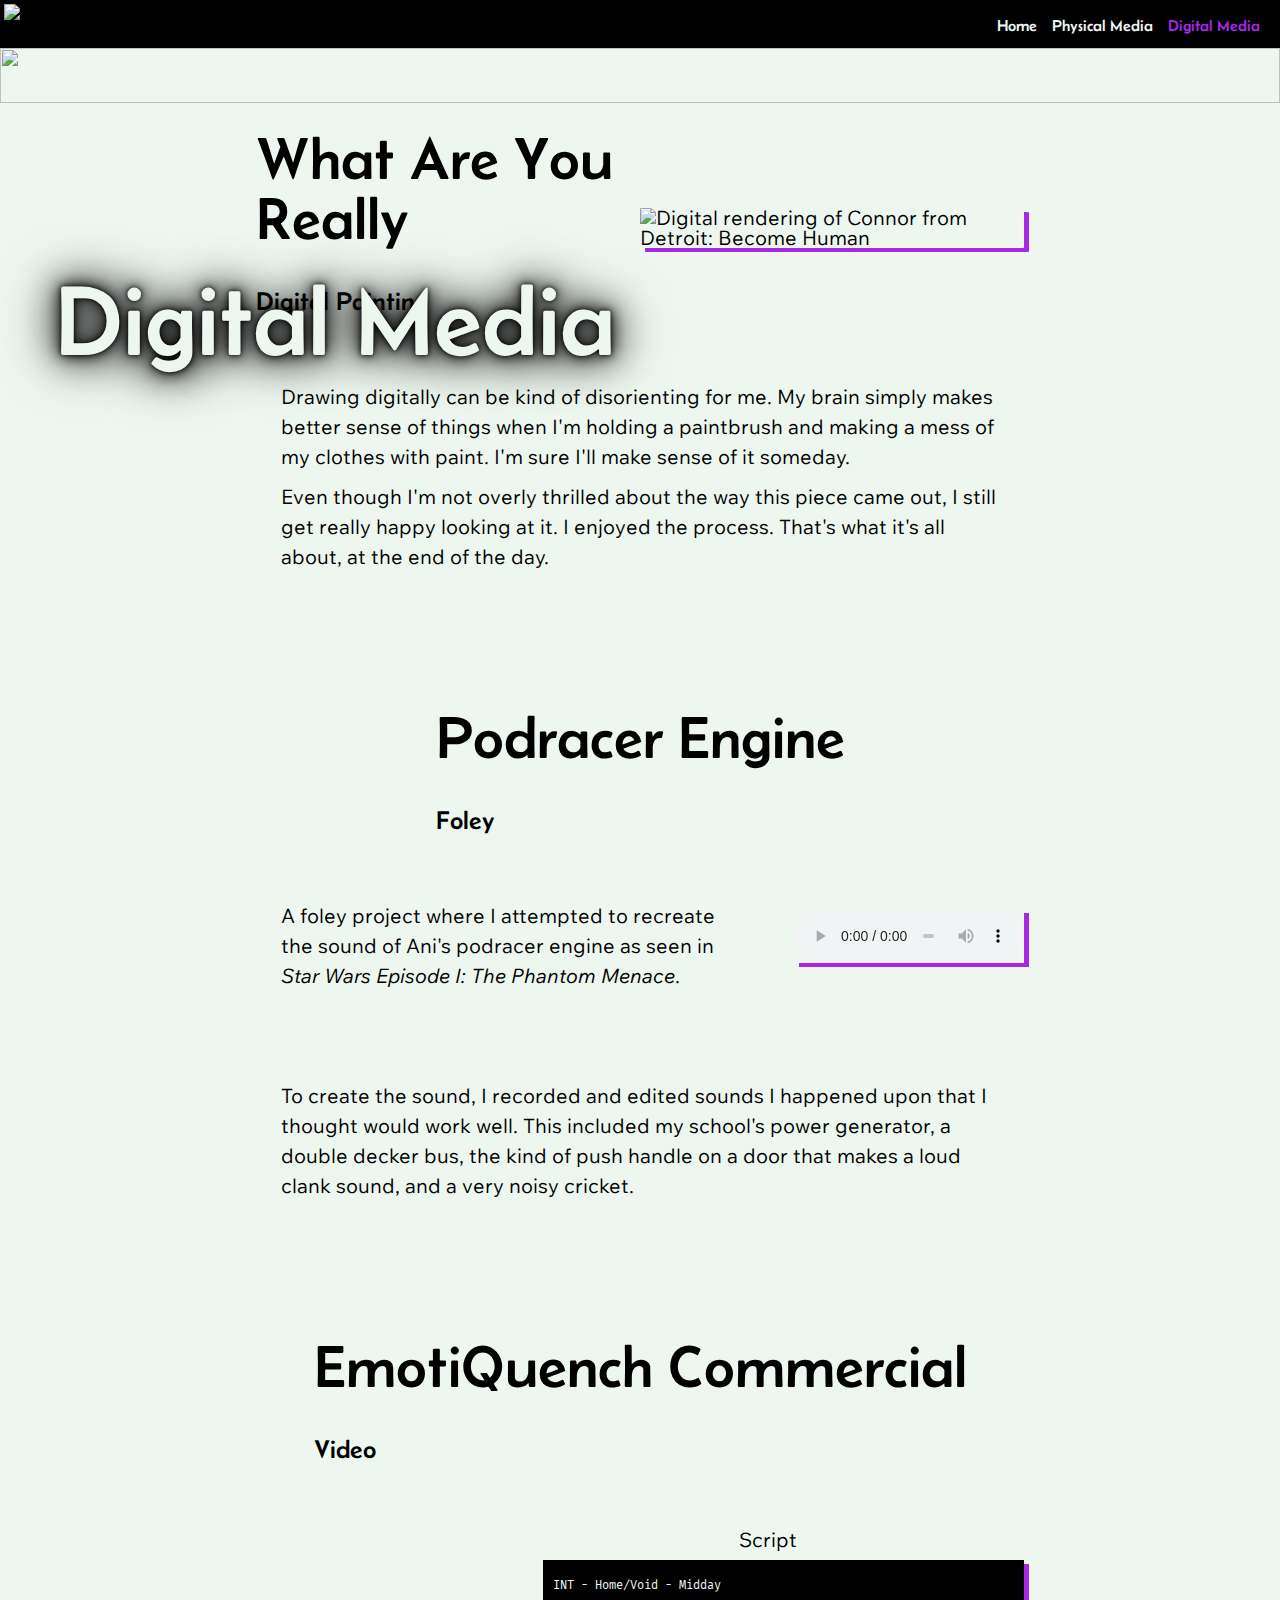
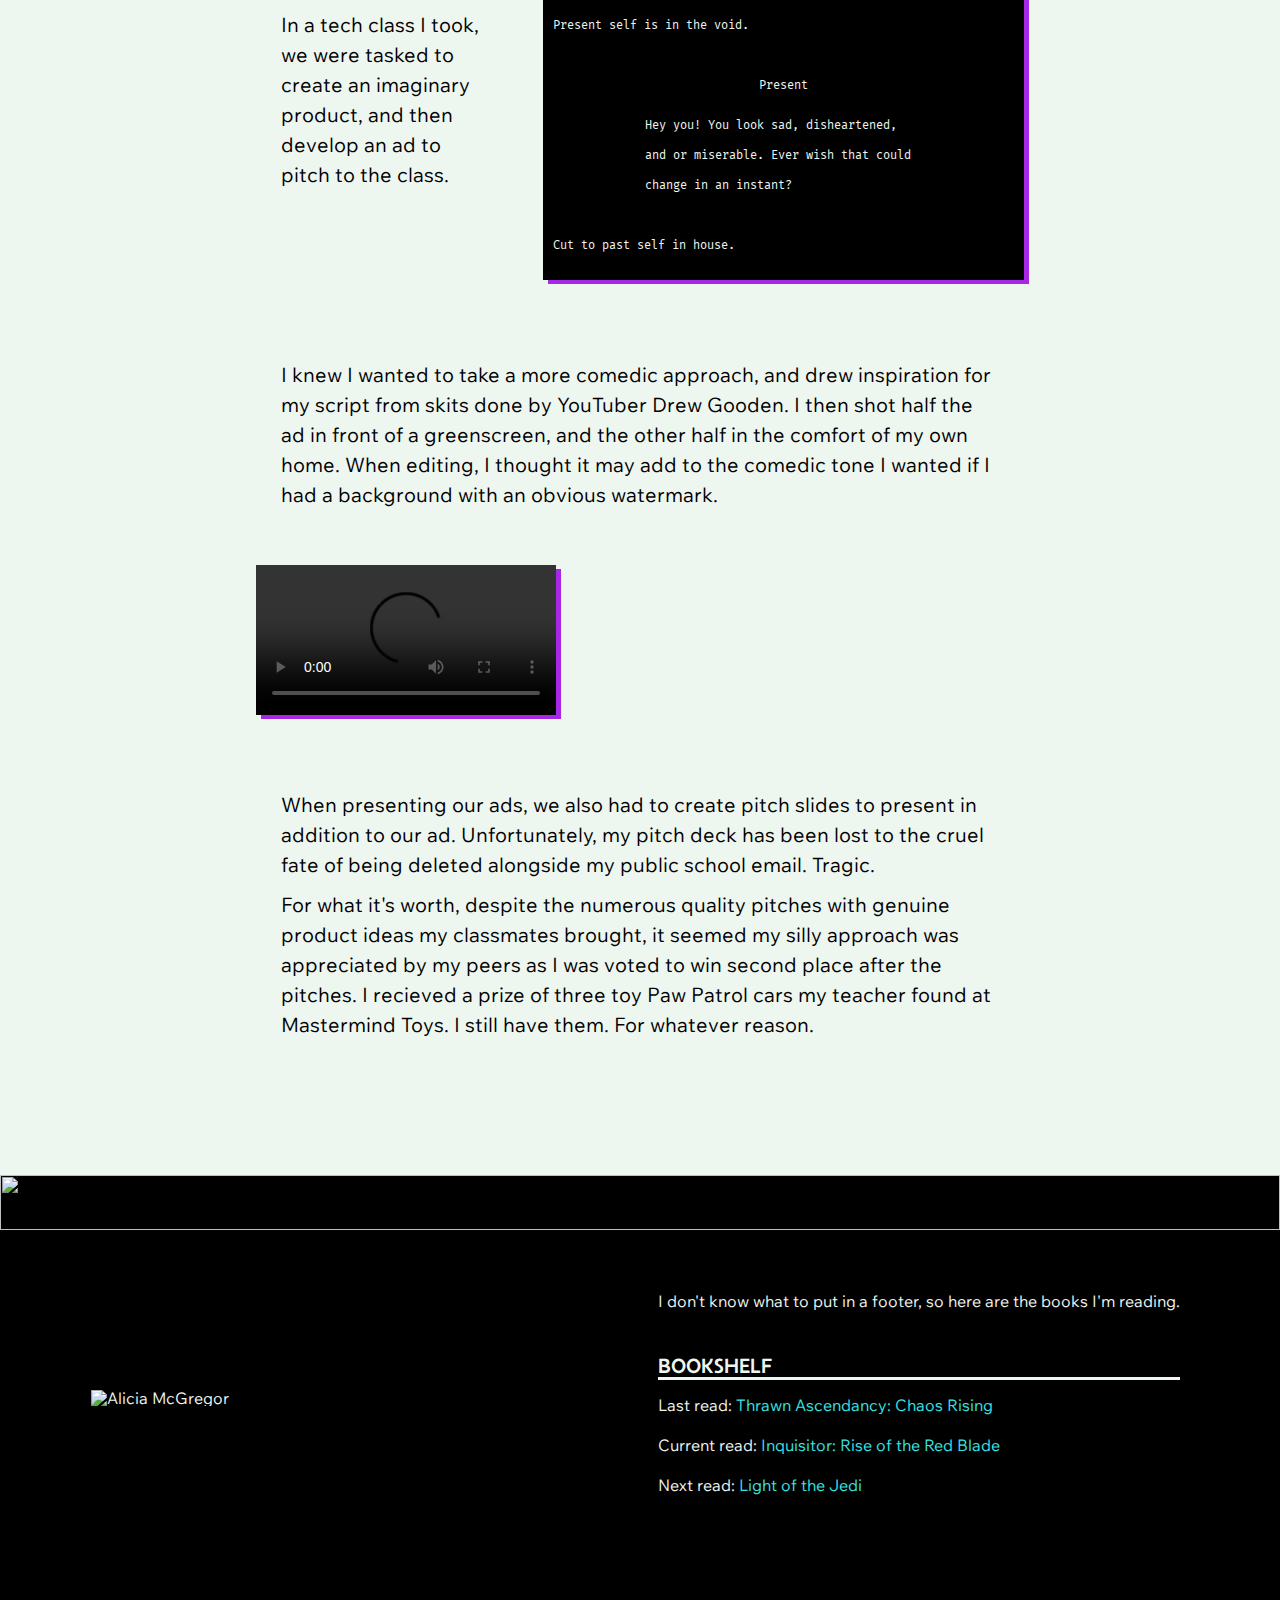
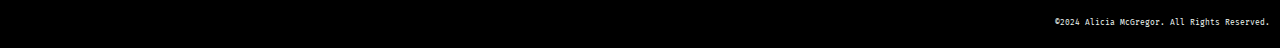
==== digital-media.html @ 104adfd3 "Add files via upload" ====
<!DOCTYPE html>

<html lang="en">

<head>
    <meta charset="UTF-8">
    <meta name="viewport" content="width=device-width, initial-scale=1.0">
    <title>Alicia McGregor | Digital Media</title>
    <link rel="icon" type="image/x-icon" href="media/images/site-icon-c.png">

    <link rel="stylesheet" href="styles/reset.css">
    <link rel="stylesheet" href="styles/styles.css">

    <link rel="preconnect" href="https://fonts.googleapis.com">
    <link rel="preconnect" href="https://fonts.gstatic.com" crossorigin>
    <link
        href="https://fonts.googleapis.com/css2?family=Belanosima:wght@400;600;700&family=Fira+Mono:wght@400;500;700&family=Wix+Madefor+Text:ital,wght@0,400..800;1,400..800&display=swap"
        rel="stylesheet">
</head>

<body>

    <header>
        <div class="nav-controls">
            <img class="site-icon" src="media/images/site-icon-a.png" alt="Alicia McGregor">
            <nav>
                <a class="nav-button" href="index.html">Home</a>
                <a class="nav-button" href="physical-media.html">Physical Media</a>
                <a class="current-page nav-button" href="">Digital Media</a>
            </nav>
        </div>
        <img class="border nav-border" src="media/images/border-dark.png">
    </header>

    <main>

        <div class="banner">
            <img class="header-img" src="media/images/digital-media-banner.jpg"
                alt="Blurred image of audio editing software">
            <h1>Digital Media</h1>
        </div>

        <div class="banner-border">
            <img class="border flip" src="media/images/border-light.png">
        </div>


        <div class="content">
            <div class="dm-piece connor">
                <div class="piece-desc">
                    <h2>What Are You Really</h2>
                    <h3>Digital Painting</h3>
                </div>
                <img class="piece-img vertical" src="media/images/connor-painting.jpg"
                    alt="Digital rendering of Connor from Detroit: Become Human">
                <div class="piece-text">
                    <p>
                        Drawing digitally can be kind of disorienting for me. My brain simply makes better sense of
                        things
                        when
                        I'm holding a paintbrush and making a mess of my clothes with paint. I'm sure I'll make sense of
                        it
                        someday.
                    </p>
                    <p>
                        Even though I'm not overly thrilled about the way this piece came out, I still get really happy
                        looking
                        at it. I enjoyed the process. That's what it's all about, at the end of the day.
                    </p>
                </div>
            </div>

            <div class="dm-piece podracer">
                <div class="piece-desc">
                    <h2>Podracer Engine</h2>
                    <h3>Foley</h3>
                </div>
                <p class="piece-text">A foley project where I attempted to recreate the sound of Ani's podracer engine
                    as
                    seen in <i>Star
                        Wars Episode I: The Phantom Menace</i>.</p>
                <audio class="dm-audio" controls>
                    <source src="media/podracer-audio.mp3" type="audio/mpeg">
                </audio>
                <p class="piece-text2">To create the sound, I recorded and edited sounds I happened upon that I thought
                    would work well.
                    This included my school's power generator, a double decker bus, the kind of push handle on a door
                    that makes a loud clank sound, and a very noisy cricket.</p>
            </div>

            <div class="dm-piece emotiquench">
                <div class="piece-desc">
                    <h2>EmotiQuench Commercial</h2>
                    <h3>Video</h3>
                </div>
                <p class="piece-text align-center">In a tech class I took, we were tasked to create an imaginary
                    product, and then
                    develop an ad to
                    pitch to the class.</p>
                <div class="script">
                    <p class="centered script-header">Script</p>
                    <div class="script-box">
                        <p>
                            INT - Home/Void - Midday
                        </p>
                        <p>
                            Present self is in the void.
                        </p>
                        <p class="centered">
                            Present
                        </p>
                        <p class="script-dialogue">
                            Hey you! You look sad, disheartened, and or miserable. Ever wish that could change in an
                            instant?
                        </p>
                        <p>
                            Cut to past self in house.
                        </p>
                        <p class="centered">
                            Past
                        </p>
                        <p class="script-dialogue">
                            Yeah.
                        </p>
                        <p>
                            Present self whips out bottle with liquid inside.
                        </p>
                        <p class="centered">
                            Present
                        </p>
                        <p class="script-dialogue">
                            Well, now you- wait a minute. What are you doing in this ad?
                        </p>
                        <p class="centered">
                            Past
                        </p>
                        <p class="script-dialogue">
                            You mean what am I doing in this ad?
                        </p>
                        <p class="centered">
                            Present
                        </p>
                        <p class="script-dialogue">
                            Yes, that’s. What I said.
                        </p>
                        <p class="centered">
                            Past
                        </p>
                        <p class="script-dialogue">
                            Why don’t you tell me? This is your ad. Or. Our ad.
                        </p>
                        <p class="centered">
                            Present
                        </p>
                        <p class="script-dialogue">
                            Oh, yeah, that’s… weird.
                        </p>
                        <p class="centered">
                            Past
                        </p>
                        <p class="script-dialogue">
                            I’m curious to know what this ad even is. Care to explain, other me?
                        </p>
                        <p>
                            Past self notices the bottle Present self is holding.
                        </p>
                        <p class="centered">
                            Past
                        </p>
                        <p class="script-dialogue">
                            Hey, what’s that?
                        </p>
                        <p class="centered">
                            Present
                        </p>
                        <p class="script-dialogue">
                            It’s the product I’m advertising.
                        </p>
                        <p class="centered">
                            Past
                        </p>
                        <p class="script-dialogue">
                            Oh, ok. Continue then.
                        </p>
                        <p class="centered">
                            Present
                        </p>
                        <p class="script-dialogue">
                            Thanks. *brief pause* Well, now you can, with EmotiQuench! With an assortment of flavours
                            available, you can make any of your insecurities disappear.
                        </p>
                        <p class="centered">
                            Past
                        </p>
                        <p class="script-dialogue">
                            How does it work?
                        </p>
                        <p class="centered">
                            Present
                        </p>
                        <p class="script-dialogue">
                            Simple. Our scientists have discovered a way to create artificial emotions that last up to
                            twelve hours. All you need to do is drink and enjoy.
                        </p>
                        <p class="centered">
                            Past
                        </p>
                        <p class="script-dialogue">
                            Do you have a cherry flavour?
                        </p>
                        <p class="centered">
                            Present
                        </p>
                        <p class="script-dialogue">
                            You don’t even like cherry.
                        </p>
                        <p class="centered">
                            Past
                        </p>
                        <p class="script-dialogue">
                            I know.
                        </p>
                        <p class="centered">
                            Present
                        </p>
                        <p class="script-dialogue">
                            Uh, we do actually. Cherry Cheer, Lemonade Luck, Cola Confidence, and Pineapple Productivity
                            are
                            our flavours-
                        </p>
                        <p class="centered">
                            Past
                        </p>
                        <p class="script-dialogue">
                            Three of those aren’t even emotions.
                        </p>
                        <p class="centered">
                            Present
                        </p>
                        <p class="script-dialogue">
                            Oh, I guess so. We use the term emotion a little loosely. They still work, though.
                        </p>
                        <p class="centered">
                            Past
                        </p>
                        <p class="script-dialogue">
                            I would be more specific if I were you.
                        </p>
                        <p class="centered">
                            Present
                        </p>
                        <p class="script-dialogue">
                            You are me, and you weren’t.
                        </p>
                        <p>
                            Past and Present laugh for a moment.
                        </p>
                        <p class="centered">
                            Past
                        </p>
                        <p class="script-dialogue">
                            I guess you’re right. So you’re telling me that if I need to work on a group project with a
                            bunch of strangers, all I need is a little Cola Confidence and I won’t be painfully awkward?
                        </p>
                        <p>
                            Present nods.
                        </p>
                        <p class="centered">
                            Past
                        </p>
                        <p class="script-dialogue">
                            Wow. I can’t wait to invent that so I can have some.
                        </p>
                        <p class="centered">
                            Present
                        </p>
                        <p class="script-dialogue">
                            I woke up one morning only to remember I had an essay I hadn’t even started due in an hour.
                            All
                            I needed was a little Pineapple Productivity, and I got an easy 95.
                        </p>
                        <p class="centered">
                            Past
                        </p>
                        <p class="script-dialogue">
                            Hey, what’s that?
                        </p>
                        <p class="centered">
                            Present
                        </p>
                        <p class="script-dialogue">
                            This is our newest flavour, Dragonfruit Depression-
                        </p>
                        <p class="centered">
                            Past
                        </p>
                        <p class="script-dialogue">
                            No, behind you!
                        </p>
                        <p>
                            An anomaly starts whisking Present away.
                        </p>
                        <p class="centered">
                            Present
                        </p>
                        <p class="script-dialogue">
                            Woah! Remember to buy EmotiQuench for a worthwhile lifeeeee~
                        </p>
                        <p>
                            Past is silent for a moment, shocked.
                        </p>
                        <p class="centered">
                            Past
                        </p>
                        <p class="script-dialogue">
                            I hate that guy.
                        </p>
                        <p CLASS="centered">
                            END OF SCENE (OSCARS FOR EVERYONE)
                        </p>
                    </div>
                </div>
                <p class="piece-text2">I knew I wanted to take a more comedic approach, and drew inspiration for my
                    script
                    from skits done
                    by YouTuber Drew Gooden. I then shot half the ad in front of a greenscreen, and the other half in
                    the comfort of my own home. When editing, I thought it may add to the comedic tone I wanted if I had
                    a background with an obvious watermark.</p>
                <video class="dm-video" controls>
                    <source src="media/emotiquench-commercial.mp4" type="video/mp4">
                </video>
                <div class="piece-text3">
                    <p>When presenting our ads, we also had to create pitch slides to present in addition to our ad.
                        Unfortunately, my pitch deck has been lost to the cruel fate of being deleted alongside my
                        public
                        school email. Tragic.</p>
                    <p>For what it's worth, despite the numerous quality pitches with genuine product ideas my
                        classmates
                        brought, it seemed my silly approach was appreciated by my peers as I was voted to win second
                        place
                        after the pitches. I recieved a prize of three toy Paw Patrol cars my teacher found at
                        Mastermind
                        Toys. I still have them. For whatever reason.</p>
                </div>

            </div>
        </div>

        <!-- <img class="piece-img" src=""> -->

        <!-- <video class="dm-video" controls>
                <source src="" type="">
            </video> -->

        <!-- <audio class="dm-audio" controls>
                <source src="" type="">
            </audio> -->

            <button class="to-top-btn" id="to-top">
                Top
            </button>
            
    </main>

    <footer>
        <img class="border" src="media/images/border-light.png">

        <div class="footer-content">
            <img class="footer-icon" src="media/images/site-icon-c.png" alt="Alicia McGregor">

            <div class="footer-links">
                <p>I don't know what to put in a footer, so here are the books I'm reading.</p>
                <h3>BOOKSHELF</h3>
                <p>Last read: <a target="_blank" href="https://www.goodreads.com/book/show/53112442-chaos-rising">Thrawn
                        Ascendancy:
                        Chaos Rising</a></p>
                <p>Current read: <a target="_blank"
                        href="https://www.goodreads.com/book/show/62802781-inquisitor">Inquisitor: Rise of
                        the Red Blade</a></p>
                <p>Next read: <a target="_blank"
                        href="https://www.goodreads.com/book/show/51637946-light-of-the-jedi">Light of the
                        Jedi</a></p>
            </div>

            <p class="copyright">©2024 Alicia McGregor. All Rights Reserved.</p>
        </div>
    </footer>

    <script src="script/script.js"></script>

</body>

</html>
---- styles/styles.css ----
body {
    --light: rgb(238, 246, 240);
    --dark: rgb(0, 0, 0);
    --accent1: rgb(166, 40, 229);
    --accent2: rgb(53, 229, 229);

    font-family: 'Wix Madefor Text', sans-serif;
    background-color: var(--light);
    color: var(--dark);
    font-size: 20px;

    display: grid;
    grid-template-rows: auto auto auto;
    grid-template-columns: auto;
    grid-template-areas:
        "header"
        "main"
        "footer";
}

p {
    font-size: 1em;
    line-height: 30px;
    margin-bottom: 10px;
}

h1 {
    font-family: "Belanosima", sans-serif;
    color: var(--light);
    font-size: 5em;
    position: absolute;
    top: 30%;
    left: 55px;
    text-shadow: 0px 0px 55px black, 0px 0px 35px black, 0px 0px 15px black, 0px 0px 5px var(--dark);
}

h2 {
    font-family: "Belanosima", sans-serif;
    font-size: 3em;
    margin-bottom: 16px;
}

h3 {
    font-family: "Belanosima", sans-serif;
    font-size: 1.3em;
    margin-top: 40px;
    margin-bottom: 10px;
    border-bottom: 3px solid var(--light);
}

header {
    grid-area: header;
    position: fixed;

    z-index: 1;

    display: grid;
    grid-template-areas:
        "controls"
        "nav-border";
}

main {
    grid-area: main;
}

footer {
    grid-area: footer;
    padding-bottom: 100px;

    background-color: var(--dark);
    color: var(--light);
}

img {
    max-width: 100%;
}

a {
    text-decoration: none;
    color: var(--accent2);
}

a:visited {
    color: var(--accent1);
}

a:hover {
    font-weight: bolder;
}

nav {
    grid-area: nav;
    justify-self: right;
    align-self: center;
    margin-right: 15px;
}

nav a {
    color: var(--light);
    font-family: "Belanosima", sans-serif;
}

nav a:visited {
    color: var(--light);
}

nav a:hover {
    text-shadow: 0px 0px 7px var(--light);
    font-weight: normal;
}

nav a:active {
    color: var(--accent2);
    text-shadow: 0px 0px 7px var(--accent2);
}

i {
    font-style: italic;
}

video, audio {
    margin: 20px 0 20px;
    box-shadow: 5px 4px var(--accent1);
}

.current-page {
    color: var(--accent1);
}

.current-page:visited {
    color: var(--accent1);
}

.current-page:hover {
    text-shadow: none;
    text-shadow: 0px 0px 7px var(--accent1);
}

.nav-controls {
    grid-area: controls;

    z-index: 1;
    background-color: var(--dark);

    display: grid;
    grid-template-columns: 150px auto;
    grid-template-areas:
        "site-icon nav";
}

.site-icon {
    grid-area: site-icon;
    padding: 4px;
}

.nav-button {
    display: inline-block;
    margin-left: 5px;
    margin-right: 5px;
    font-size: 0.8em;
}

.border {
    background-color: transparent;
    height: 55px;
    width: 100vw;
}

.flip {
    transform: rotate(180deg);
}

.nav-border {
    grid-area: nav-border;
}

.banner-border {
    position: relative;
    bottom: 7vh;
}

.header-img {
    position: relative;
    object-fit: cover;
    height: 70vh;
    width: 100%;
    background-color: var(--dark);
    filter: brightness(50%);
}

.content {
    margin: 10px 20vw 20px;
}

.home-content {
    display: grid;
    grid-template-columns: 1fr 1fr;
    grid-template-rows: auto auto auto;
    grid-template-areas:
        "heading profile"
        "profile-text profile"
        "profile-text2 profile";
}

.profile-text {
    grid-area: profile-text;
}

.profile-text2 {
    grid-area: profile-text2;
}

.profile {
    grid-area: profile;
}

.heading {
    grid-area: heading;
}

.footer-content {
    font-size: 0.8em;
    margin-top: 50px;
    display: grid;
    grid-template-columns: 1.5fr 2fr;
    grid-gap: 15px;
}

.copyright {
    grid-column: span 2;
    margin-right: 10px;
    line-height: 10px;
    font-size: 0.5em;
    justify-self: right;
    align-self: end;
    position: relative;
    top: 90px;
    font-family: "Fira Mono", monospace;
}

.footer-icon {
    padding: 5px;
    width: 100%;
    max-width: 40vh;
    justify-self: center;
    align-self: center;
}

.footer-links {
    padding: 3px;
    justify-self: center;
}

.connor {
    display: grid;
    grid-template-columns: 1fr 1fr;
    grid-template-rows: auto auto;
    grid-template-areas:
        "piece-desc piece-img"
        "piece-text piece-text";
}

.podracer {
    display: grid;
    grid-template-columns: 2fr 1fr;
    grid-template-rows: auto auto auto;
    grid-template-areas:
        "piece-desc piece-desc"
        "piece-text dm-audio"
        "piece-text2 piece-text2";
}

.emotiquench {
    display: grid;
    grid-template-columns: 1fr 2fr;
    grid-template-rows: auto auto auto auto;
    grid-template-areas:
        "piece-desc piece-desc"
        "piece-text script"
        "piece-text2 piece-text2"
        "dm-video dm-video"
        "piece-text3 piece-text3";
}

.aurek {
    display: grid;
    grid-template-columns: 2fr 1.5fr;
    grid-template-rows: auto auto;
    grid-template-areas:
        "piece-desc piece-desc"
        "piece-img piece-text";
}

.besh {
    display: grid;
    grid-template-columns: 1.5fr 2fr;
    grid-template-rows: auto auto;
    grid-template-areas:
        "piece-desc piece-desc"
        "piece-text piece-img";
}

.piece-text {
    grid-area: piece-text;
    margin-top: 30px;
    padding: 25px;
}

.piece-text2 {
    grid-area: piece-text2;
    margin-top: 30px;
    padding: 25px;
}

.piece-text3 {
    grid-area: piece-text3;
    margin-top: 30px;
    padding: 25px;
}

.piece-desc {
    grid-area: piece-desc;
    justify-self: center;
    align-self: center;
}

.piece-img {
    grid-area: piece-img;
    border-radius: 1%;
    justify-self: center;
    align-self: center;
    box-shadow: 5px 4px var(--accent1);
}

.dm-video {
    max-width: 95%;
    grid-area: dm-video;
}

.dm-audio {
    grid-area: dm-audio;
    justify-self: end;
    align-self: center;
    width: 90%;
}

.dm-piece, .pm-piece {
    margin: 50px 0 50px 0;
}

.dm-piece + .dm-piece, .pm-piece + .pm-piece {
    margin: 100px 0 100px 0;
}

.script {
    grid-area: script;
}

.script-box .centered {
    margin-top: 30px;
}

.script-box {
    padding: 10px;
    background-color: var(--dark);
    color: var(--light);
    font-family: "Fira Mono", monospace;
    height: 300px;
    width: 90%;
    overflow: auto;
    font-size: 0.8em;
    margin: 25px 0 25px;
    justify-self: end;
    box-shadow: 5px 4px var(--accent1);
    font-size: 0.6em;
}

.centered {
    text-align: center;
}

.align-center {
    align-self: center;
}

.script-header {
    margin: 50px 0 -20px;
}

.script-dialogue {
    margin-left: 20%;
    margin-right: 20%;
    margin-bottom: 30px;
}

.to-top-btn {
    display: none;
    background-color: var(--accent2);
    font-family: "Belanosima", sans-serif;
    padding: 10px;
    font-size: 1rem;
    border-radius: 5px;
    position: fixed;
    right: 20px;
    z-index: 2;
    cursor: pointer;
}

.to-top-on {
    display: block;
    bottom: 40px;
    animation: toTopOn 0.8s ease-out;
}

.to-top-off {
    display: block;
    bottom: -80px;
    animation: toTopOff 0.8s ease-out;
}

@keyframes toTopOn {
    from {
        bottom: -80px;
    }
    to {
        bottom: 40px;
    }
}

@keyframes toTopOff {
    from {
        bottom: 40px;
    }
    to {
        bottom: -80px;
    }
}

#to-top:active {
    background-color: var(--accent1);
}

::-webkit-scrollbar-track {
    background-color: transparent;
}

::-webkit-scrollbar {
    width: 7px;
    background-color: transparent;
}

::-webkit-scrollbar-thumb {
    background-color: var(--accent1);
}

.script-box::-webkit-scrollbar-thumb {
    background-color: var(--accent2);
}

@media screen and (max-width: 1200px) {
    /* body {
        background-color: orange;
    } */

    .home-content {
        grid-template-areas:
            "heading profile"
            "profile-text profile"
            "profile-text2 profile-text2";
    }
}

@media screen and (max-width: 900px) {
    /* body {
        background-color: lightcoral;
    } */

    .vertical {
        max-height: 70vh;
    }

    .content {
        margin: 10px 10vw 20px;
    }

    .heading {
        align-self: center;
    }

    .aurek, .besh {
        grid-template-columns: auto;
        grid-template-areas:
            "piece-desc"
            "piece-img"
            "piece-text";
    }

    .connor {
        grid-template-columns: auto;
        grid-template-rows: auto auto auto;
        grid-template-areas:
            "piece-desc"
            "piece-img"
            "piece-text";
    }

    .podracer {
        grid-template-columns: auto;
        grid-template-rows: auto auto auto auto;
        grid-template-areas:
            "piece-desc"
            "piece-text"
            "dm-audio"
            "piece-text2";
    }

    .emotiquench {
        grid-template-columns: auto;
        grid-template-rows: auto auto auto auto auto auto;
        grid-template-areas:
            "piece-desc"
            "piece-text"
            "script"
            "piece-text2"
            "dm-video"
            "piece-text3";
    }

    .script-header {
        margin: 10px 0 -20px;
    }
}

@media screen and (max-width: 700px) {
    /* body {
        background-color: lime;
    } */

    .content {
        margin: 10px 8vw 20px;
    }

    .home-content {
        grid-template-areas:
            "heading profile"
            "profile-text profile-text"
            "profile-text2 profile-text2";
    }
}
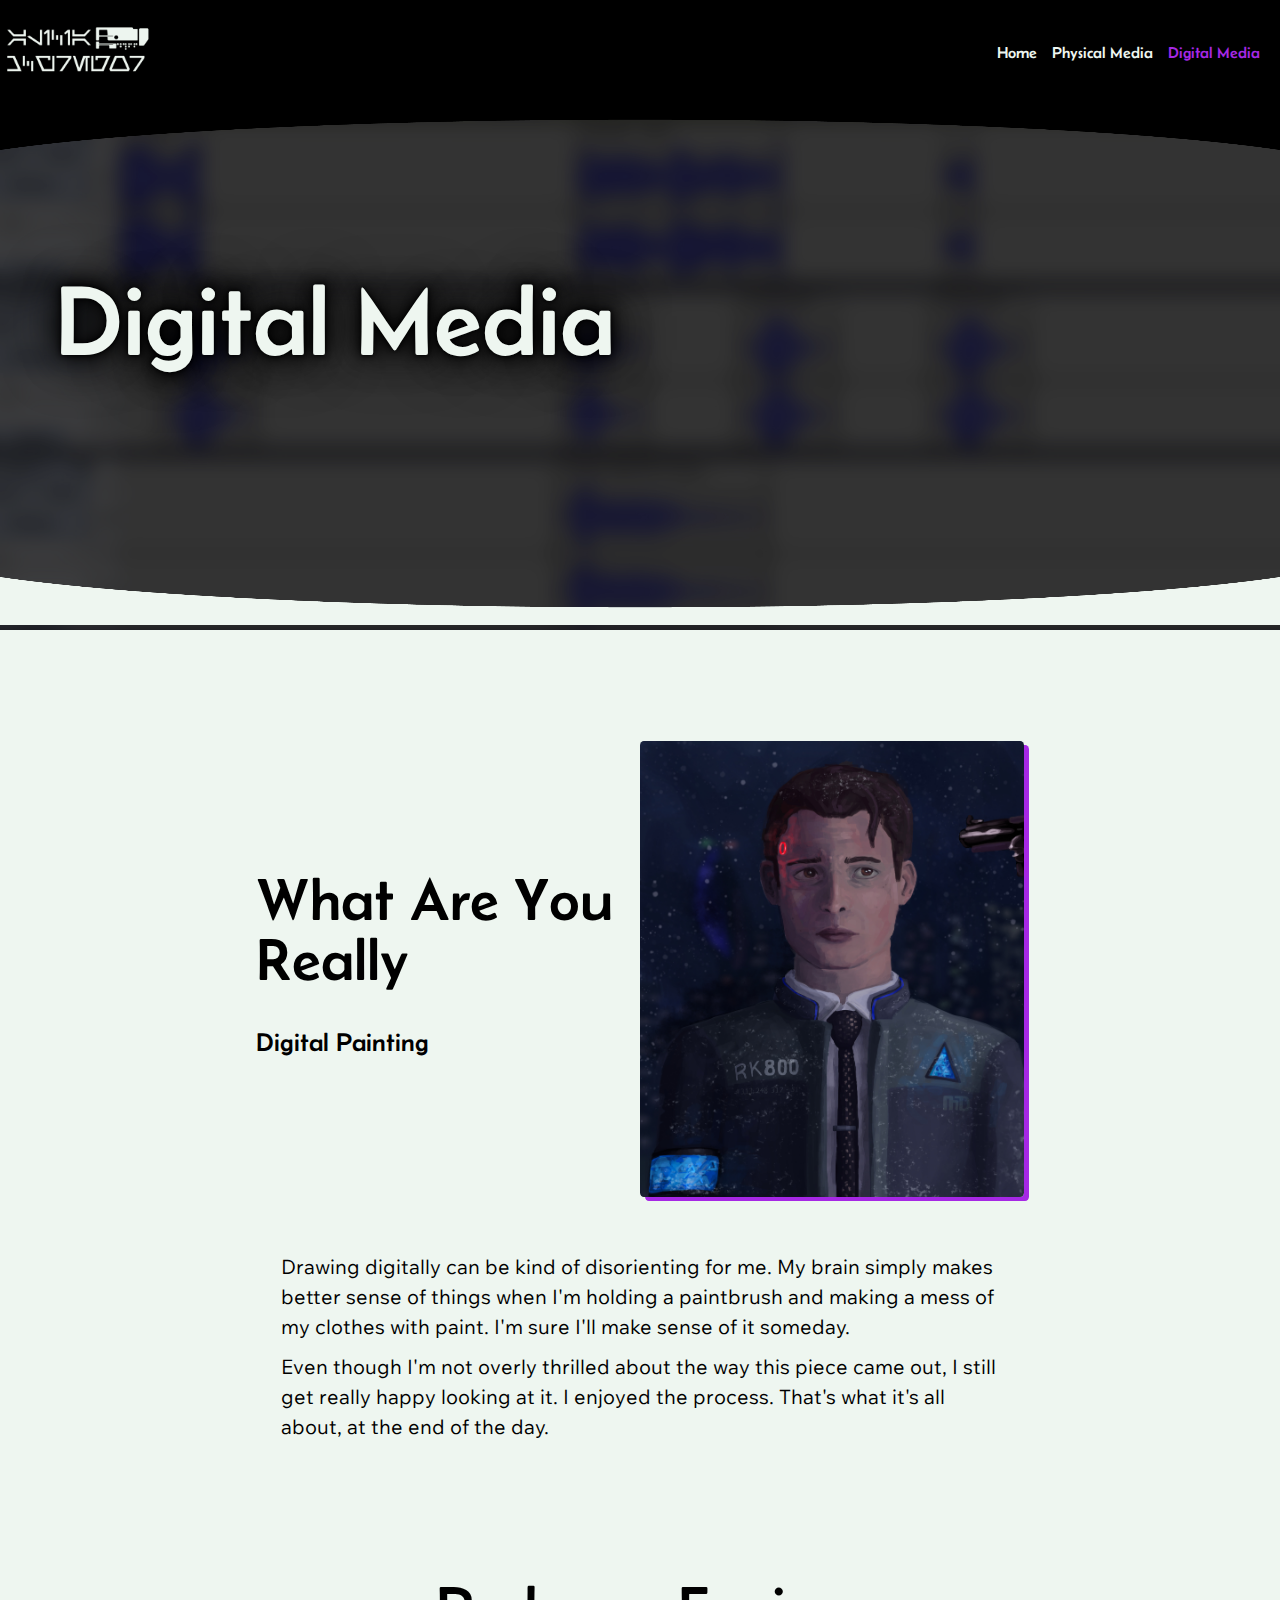
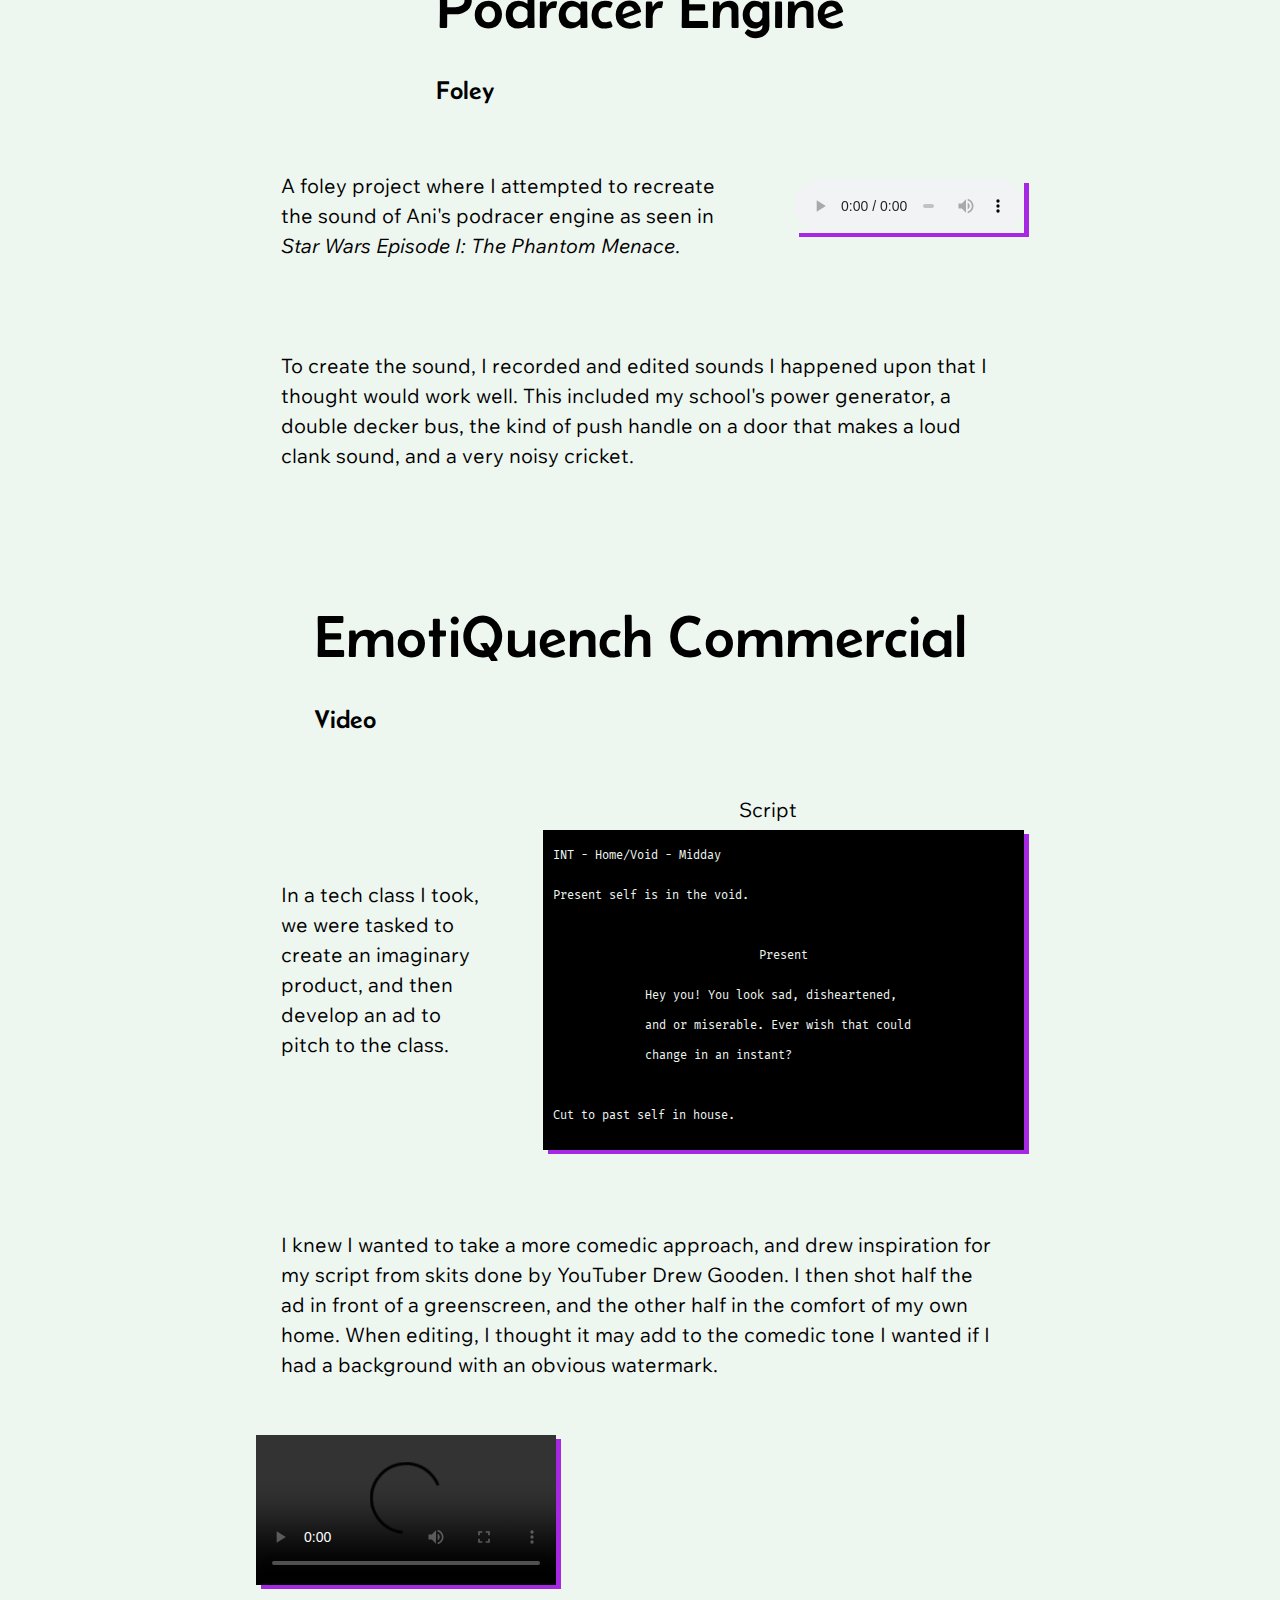
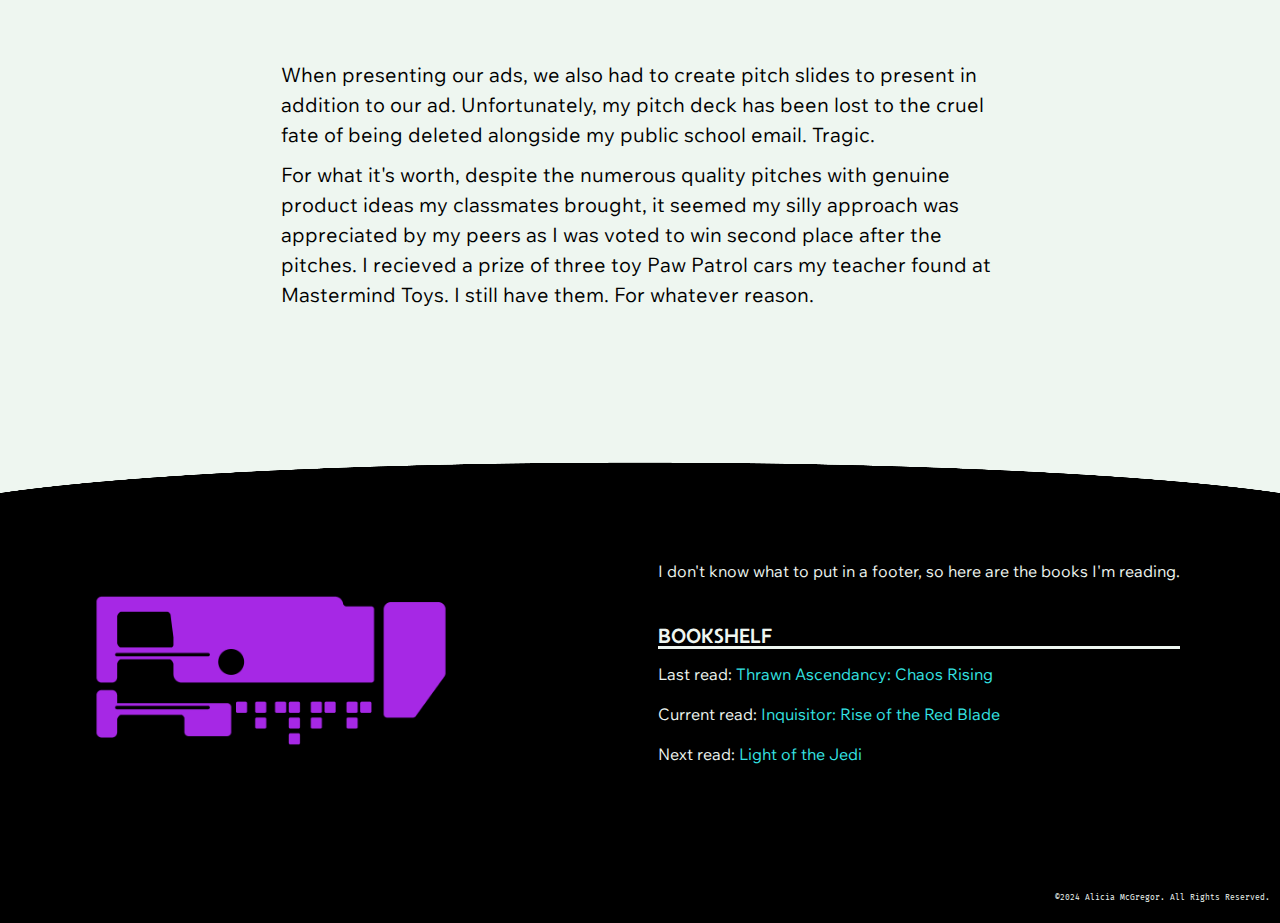
==== commit b42eb99e: "Update digital-media.html" ====
--- a/digital-media.html
+++ b/digital-media.html
@@ -6,7 +6,7 @@
     <meta charset="UTF-8">
     <meta name="viewport" content="width=device-width, initial-scale=1.0">
     <title>Alicia McGregor | Digital Media</title>
-    <link rel="icon" type="image/x-icon" href="media/images/site-icon-c.png">
+    <link rel="icon" type="image/x-icon" href="/images/site-icon-c.png">
 
     <link rel="stylesheet" href="styles/reset.css">
     <link rel="stylesheet" href="styles/styles.css">
@@ -22,26 +22,26 @@
 
     <header>
         <div class="nav-controls">
-            <img class="site-icon" src="media/images/site-icon-a.png" alt="Alicia McGregor">
+            <img class="site-icon" src="/images/site-icon-a.png" alt="Alicia McGregor">
             <nav>
                 <a class="nav-button" href="index.html">Home</a>
                 <a class="nav-button" href="physical-media.html">Physical Media</a>
                 <a class="current-page nav-button" href="">Digital Media</a>
             </nav>
         </div>
-        <img class="border nav-border" src="media/images/border-dark.png">
+        <img class="border nav-border" src="/images/border-dark.png">
     </header>
 
     <main>
 
         <div class="banner">
-            <img class="header-img" src="media/images/digital-media-banner.jpg"
+            <img class="header-img" src="/images/digital-media-banner.jpg"
                 alt="Blurred image of audio editing software">
             <h1>Digital Media</h1>
         </div>
 
         <div class="banner-border">
-            <img class="border flip" src="media/images/border-light.png">
+            <img class="border flip" src="/images/border-light.png">
         </div>
 
 
@@ -51,7 +51,7 @@
                     <h2>What Are You Really</h2>
                     <h3>Digital Painting</h3>
                 </div>
-                <img class="piece-img vertical" src="media/images/connor-painting.jpg"
+                <img class="piece-img vertical" src="/images/connor-painting.jpg"
                     alt="Digital rendering of Connor from Detroit: Become Human">
                 <div class="piece-text">
                     <p>
@@ -363,10 +363,10 @@
     </main>
 
     <footer>
-        <img class="border" src="media/images/border-light.png">
+        <img class="border" src="/images/border-light.png">
 
         <div class="footer-content">
-            <img class="footer-icon" src="media/images/site-icon-c.png" alt="Alicia McGregor">
+            <img class="footer-icon" src="/images/site-icon-c.png" alt="Alicia McGregor">
 
             <div class="footer-links">
                 <p>I don't know what to put in a footer, so here are the books I'm reading.</p>
@@ -390,4 +390,4 @@
 
 </body>
 
-</html>+</html>
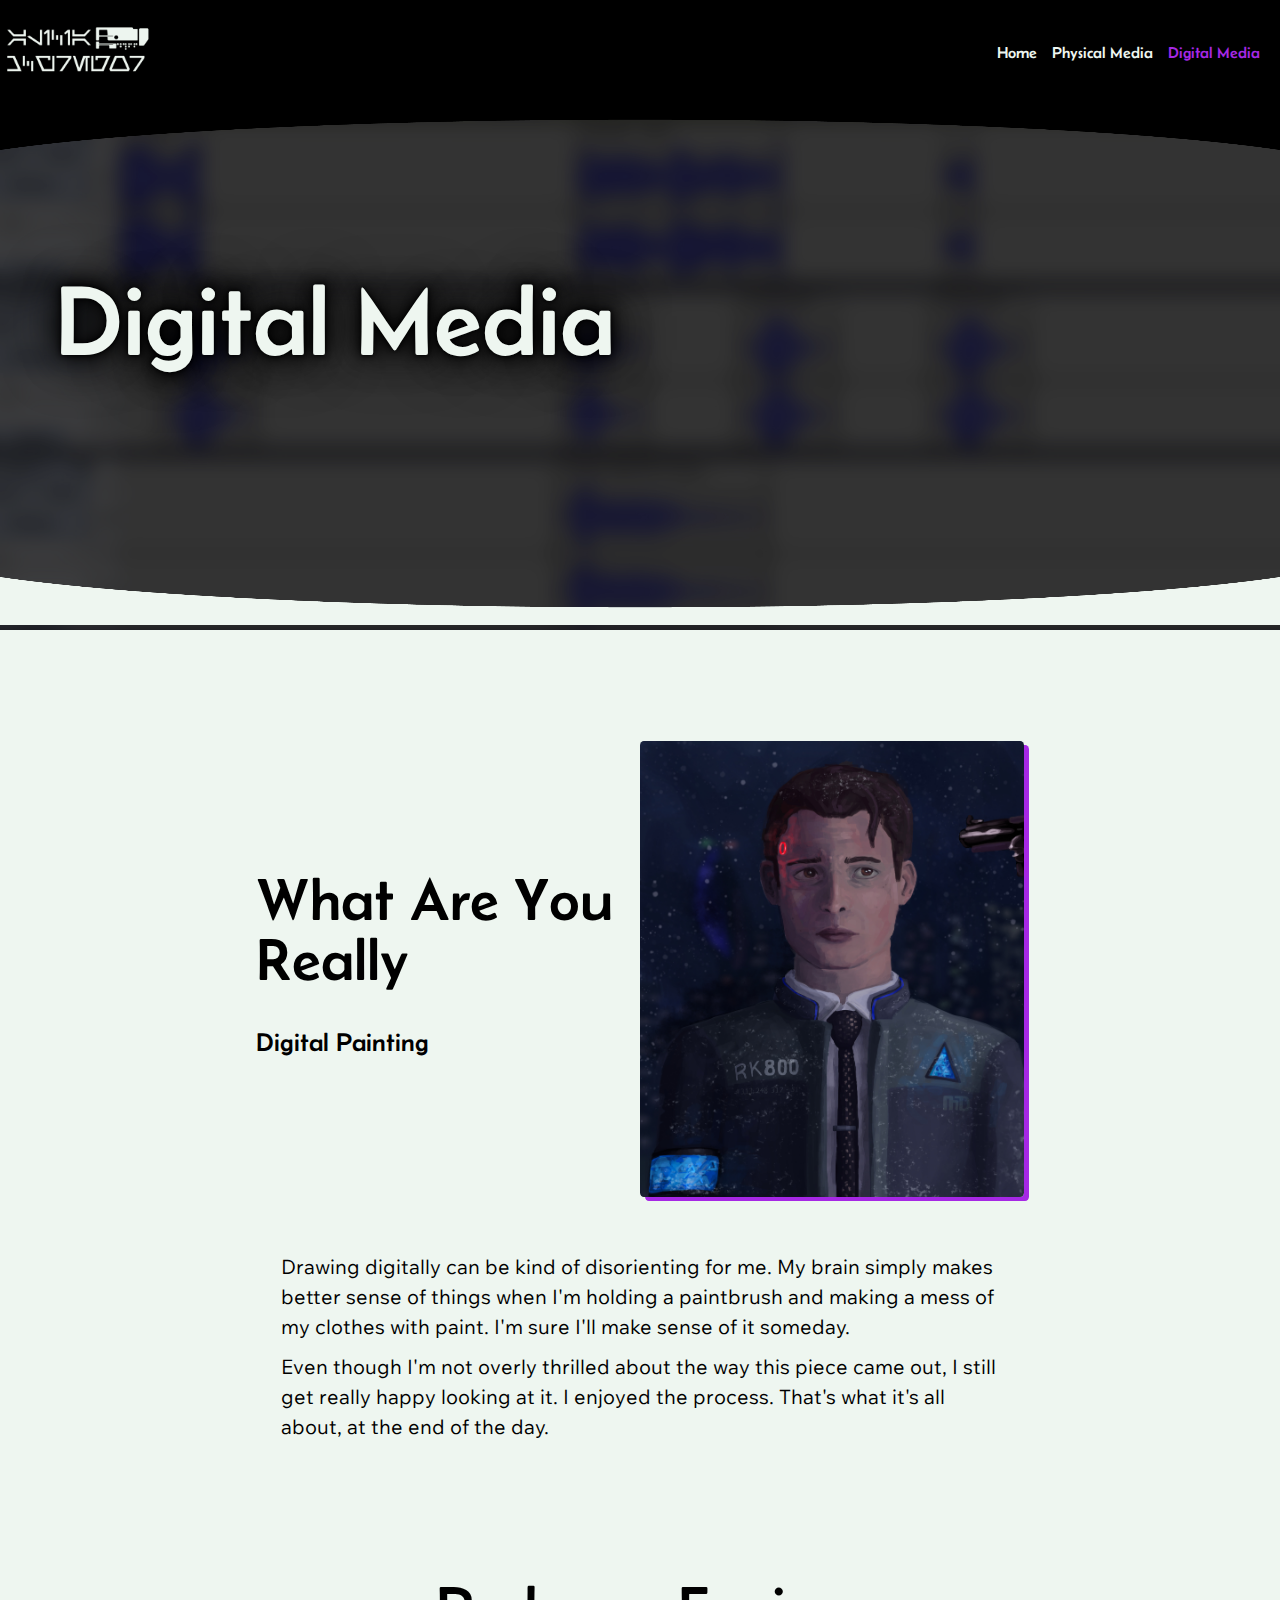
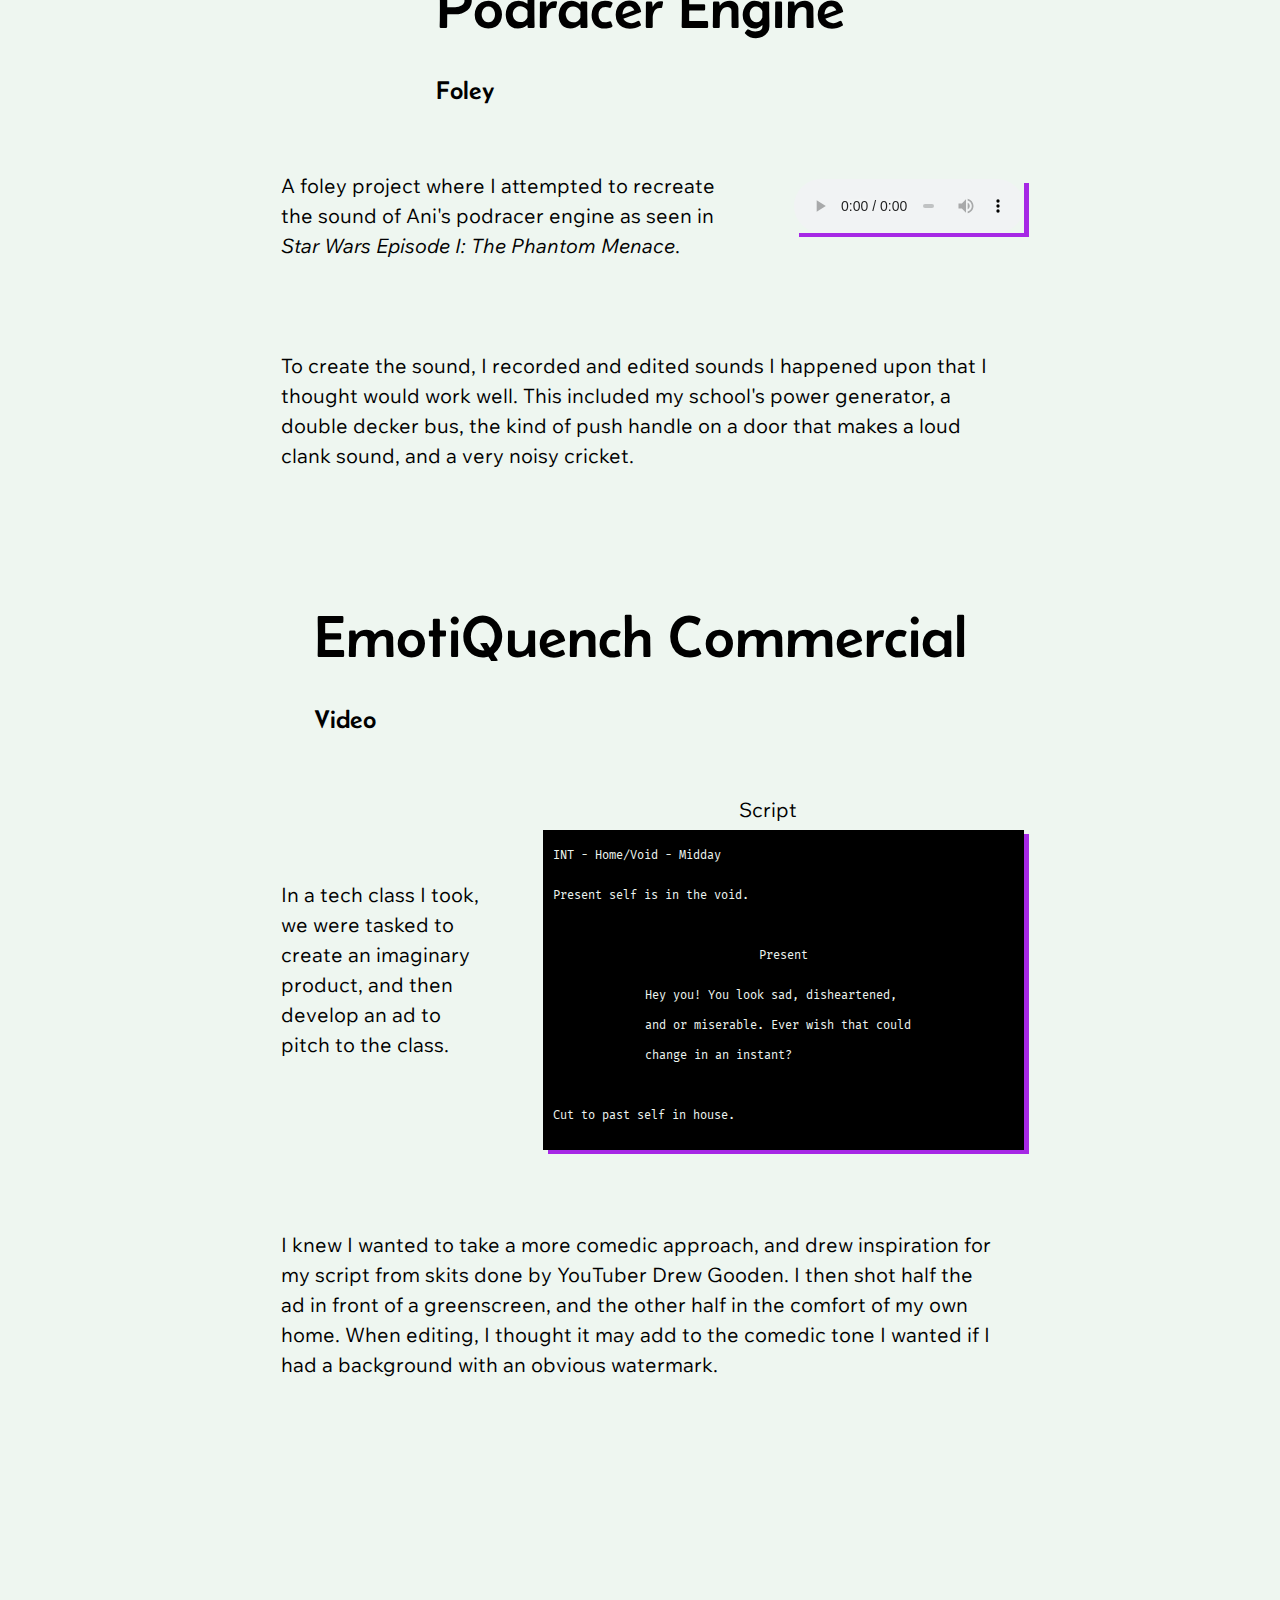
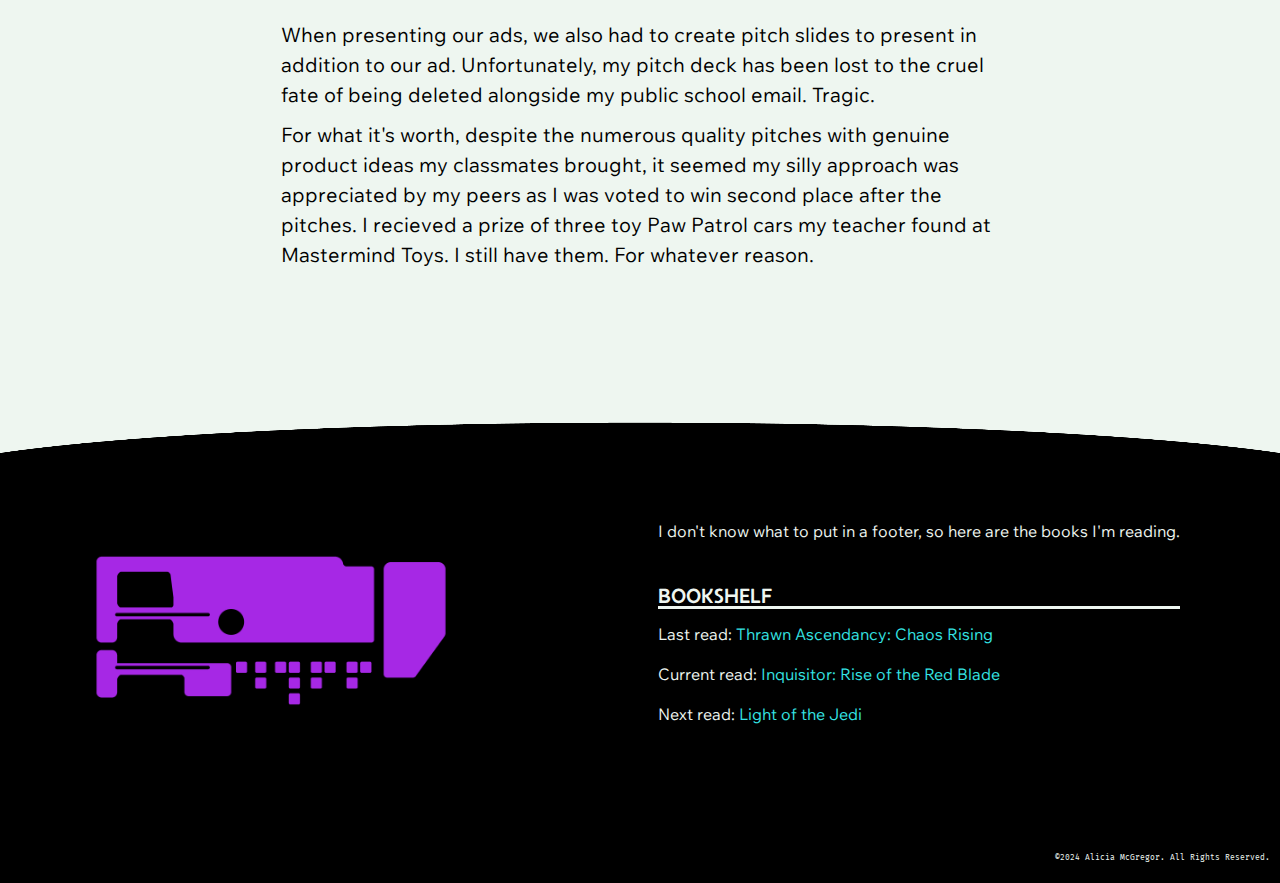
==== commit 125a0879: "Update digital-media.html" ====
--- a/digital-media.html
+++ b/digital-media.html
@@ -326,9 +326,8 @@
                     by YouTuber Drew Gooden. I then shot half the ad in front of a greenscreen, and the other half in
                     the comfort of my own home. When editing, I thought it may add to the comedic tone I wanted if I had
                     a background with an obvious watermark.</p>
-                <video class="dm-video" controls>
-                    <source src="media/emotiquench-commercial.mp4" type="video/mp4">
-                </video>
+                <iframe class="dm-video" src="https://www.youtube.com/watch?v=NDFv-AkmKfM">
+                </iframe>
                 <div class="piece-text3">
                     <p>When presenting our ads, we also had to create pitch slides to present in addition to our ad.
                         Unfortunately, my pitch deck has been lost to the cruel fate of being deleted alongside my
--- a/styles/styles.css
+++ b/styles/styles.css
@@ -405,6 +405,7 @@
     right: 20px;
     z-index: 2;
     cursor: pointer;
+    color: var(--dark);
 }
 
 .to-top-on {
@@ -547,4 +548,18 @@
             "profile-text profile-text"
             "profile-text2 profile-text2";
     }
-}+}
+
+@media screen and (max-width: 550px) {
+    .body {
+        font-size: 15px;
+    }
+
+    .h1 {
+        font-size: 4em;
+    }
+
+    .h2 {
+        font-size: 2em;
+    }
+}
